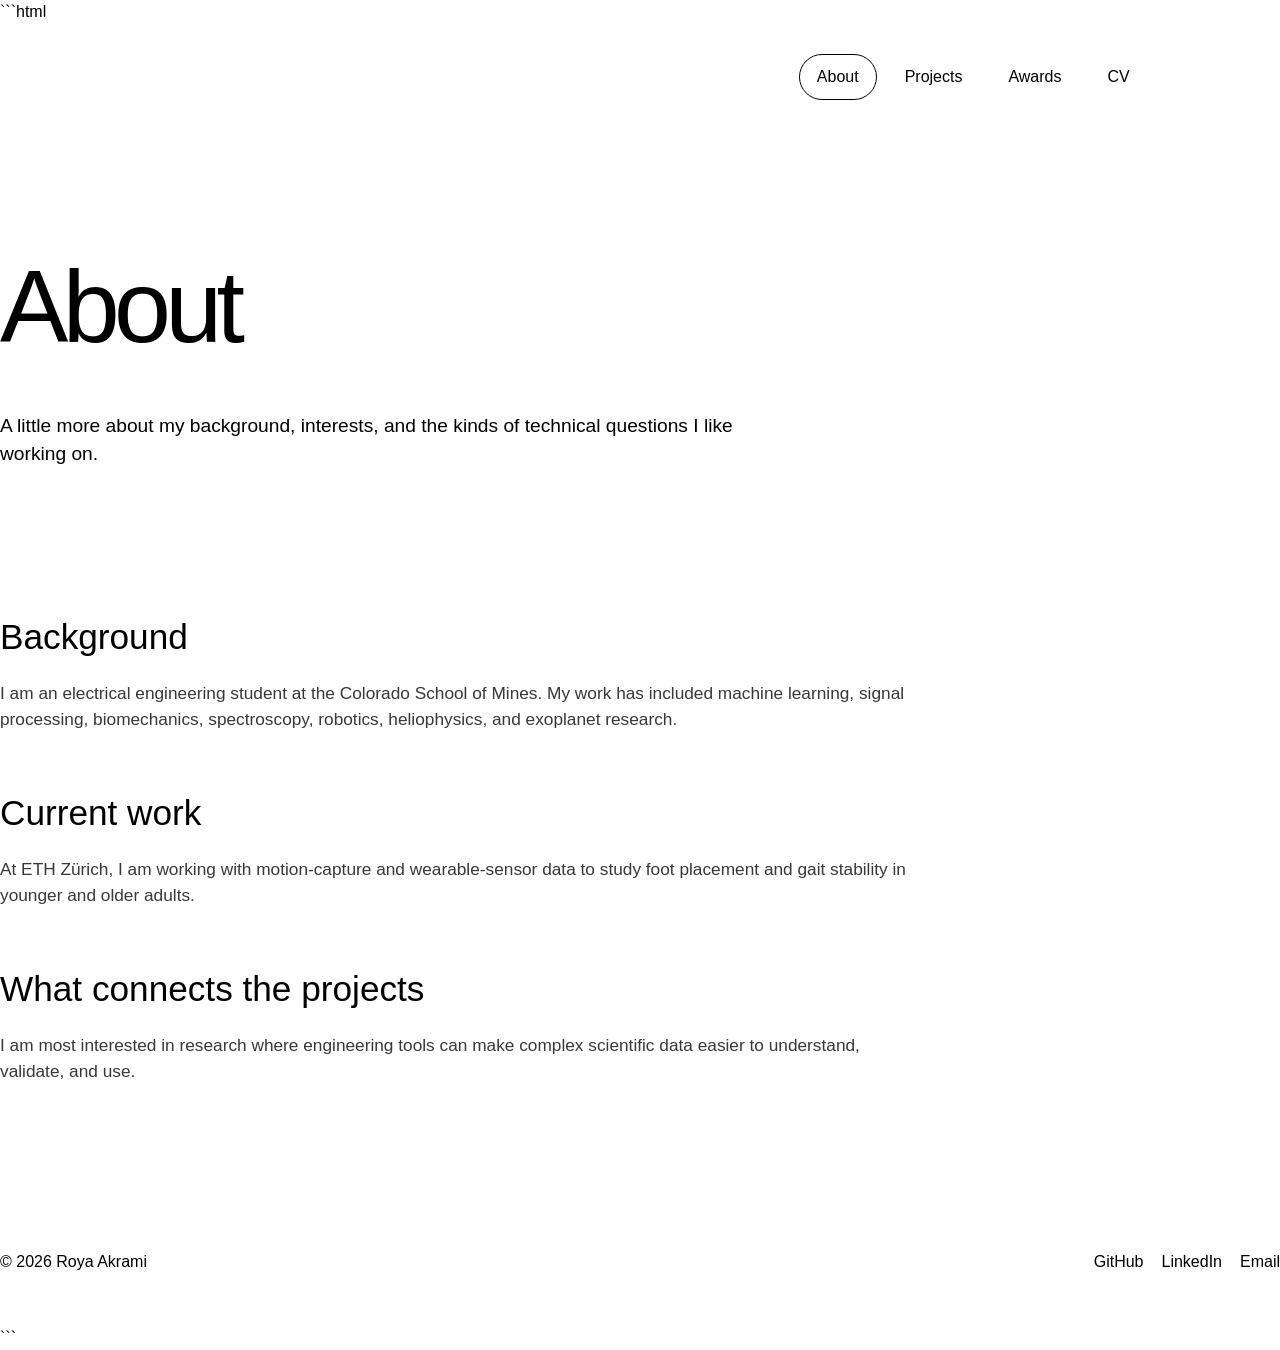
==== about.html @ 924ba12f "Create about.html" ====
```html
<!doctype html>
<html lang="en">
<head>
  <meta charset="utf-8">
  <meta name="viewport" content="width=device-width, initial-scale=1">
  <title>About | Roya Akrami</title>
  <link rel="stylesheet" href="styles.css">
</head>
<body>
  <div class="site">

<header class="site-header">
  <a class="logo-dots" href="index.html" aria-label="Roya Akrami home">
    <span></span><span></span><span></span><span></span><span></span>
  </a>

  <nav class="nav" aria-label="Main navigation">
    <a href="about.html" aria-current='page'>About</a>
    <a href="projects.html" >Projects</a>
    <a href="awards.html" >Awards</a>
    <a href="cv.html" >CV</a>
    <a class="contact-link" href="mailto:YOUR-EMAIL">Get in touch</a>
  </nav>
</header>

    <main>
      <section class="page-hero">
        <h1>About</h1>
        <p>
          A little more about my background, interests, and the kinds of
          technical questions I like working on.
        </p>
      </section>

      <section class="content-section">
        <div class="content-box">
          <h2>Background</h2>
          <p>
            I am an electrical engineering student at the Colorado School of Mines.
            My work has included machine learning, signal processing, biomechanics,
            spectroscopy, robotics, heliophysics, and exoplanet research.
          </p>

          <h2>Current work</h2>
          <p>
            At ETH Zürich, I am working with motion-capture and wearable-sensor
            data to study foot placement and gait stability in younger and older adults.
          </p>

          <h2>What connects the projects</h2>
          <p>
            I am most interested in research where engineering tools can make
            complex scientific data easier to understand, validate, and use.
          </p>
        </div>
      </section>
    </main>

<footer class="site-footer">
  <span>© 2026 Roya Akrami</span>
  <div class="footer-links">
    <a href="https://github.com/YOUR-USERNAME">GitHub</a>
    <a href="https://www.linkedin.com/in/YOUR-LINKEDIN">LinkedIn</a>
    <a href="mailto:YOUR-EMAIL">Email</a>
  </div>
</footer>

  </div>
</body>
</html>
```
---- styles.css ----
```css
:root {
  --background: #ffffff;
  --text: #1d1d1d;
  --muted: #676767;
  --line: #dedede;
  --soft: #f7f7f5;
  --accent: #dff4d2;
  --accent-strong: #40652d;
  --max-width: 1500px;
  --radius: 28px;
}

* {
  box-sizing: border-box;
}

html {
  scroll-behavior: smooth;
}

body {
  margin: 0;
  background: var(--background);
  color: var(--text);
  font-family: Arial, Helvetica, sans-serif;
  line-height: 1.5;
}

a {
  color: inherit;
}

img {
  display: block;
  max-width: 100%;
}

button,
a {
  -webkit-tap-highlight-color: transparent;
}

.site {
  width: min(calc(100% - 48px), var(--max-width));
  margin: 0 auto;
}

.site-header {
  display: flex;
  align-items: center;
  justify-content: space-between;
  gap: 28px;
  padding: 30px 0;
}

.logo-dots {
  display: flex;
  align-items: center;
  gap: 4px;
  text-decoration: none;
}

.logo-dots span {
  display: block;
  width: 20px;
  height: 20px;
  background: var(--text);
  border-radius: 50%;
}

.logo-dots span:nth-child(1),
.logo-dots span:nth-child(4) {
  width: 27px;
  border-radius: 50%;
}

.nav {
  display: flex;
  align-items: center;
  flex-wrap: wrap;
  justify-content: flex-end;
  gap: 10px;
}

.nav a {
  padding: 10px 17px;
  border: 1px solid transparent;
  border-radius: 999px;
  text-decoration: none;
}

.nav a:hover,
.nav a:focus-visible,
.nav a[aria-current="page"] {
  border-color: var(--text);
}

.nav .contact-link {
  background: var(--text);
  color: white;
}

.hero {
  display: grid;
  grid-template-columns: minmax(0, 1.25fr) minmax(300px, 0.75fr);
  gap: 56px;
  min-height: 760px;
  padding: 78px 0 90px;
}

.hero-copy {
  align-self: start;
}

.hero h1 {
  max-width: 1040px;
  margin: 0;
  font-size: clamp(3.2rem, 6.2vw, 7rem);
  font-weight: 400;
  line-height: 1.08;
  letter-spacing: -0.055em;
}

.hero h1 em {
  font-family: Georgia, "Times New Roman", serif;
  font-weight: 400;
}

.hero h1 strong {
  font-weight: 700;
}

.highlight-word {
  padding: 0 0.12em;
  background: var(--accent);
}

.hero-intro {
  max-width: 560px;
  margin: 52px 0 0;
  color: #323232;
  font-size: clamp(1.05rem, 1.5vw, 1.3rem);
}

.identity {
  margin-top: 120px;
}

.identity strong {
  display: block;
  font-size: 1.25rem;
}

.identity span {
  color: var(--muted);
  font-size: 1.15rem;
}

.social-row {
  display: flex;
  gap: 18px;
  margin-top: 28px;
}

.social-row a {
  color: var(--muted);
  text-decoration: none;
}

.social-row a:hover {
  color: var(--text);
}

.hero-visual {
  position: relative;
  display: flex;
  align-items: flex-end;
  justify-content: center;
  min-height: 620px;
}

.photo-card {
  width: min(100%, 470px);
  overflow: hidden;
  border: 1px solid var(--line);
  border-radius: var(--radius);
  background: var(--soft);
  box-shadow: 0 20px 50px rgba(0, 0, 0, 0.06);
}

.photo-card img {
  width: 100%;
  aspect-ratio: 4 / 5;
  object-fit: cover;
  background: #ececec;
}

.photo-caption {
  padding: 22px 24px 24px;
}

.photo-caption p {
  margin: 0;
  color: var(--muted);
}

.scroll-pill {
  position: absolute;
  right: -10px;
  bottom: 70px;
  display: grid;
  place-items: center;
  width: 160px;
  height: 160px;
  padding: 20px;
  border: 1px solid var(--text);
  border-radius: 50%;
  background: white;
  text-align: center;
  text-decoration: none;
  transform: rotate(4deg);
}

.scroll-pill:hover {
  background: var(--accent);
}

.section {
  padding: 110px 0;
  border-top: 1px solid var(--line);
}

.section-heading {
  display: flex;
  align-items: end;
  justify-content: space-between;
  gap: 30px;
  margin-bottom: 48px;
}

.section-heading h2 {
  margin: 0;
  font-family: Georgia, "Times New Roman", serif;
  font-size: clamp(2.8rem, 5vw, 5.2rem);
  font-style: italic;
  font-weight: 400;
  line-height: 1;
  letter-spacing: -0.04em;
}

.section-heading p {
  max-width: 520px;
  margin: 0;
  color: var(--muted);
  font-size: 1.1rem;
}

.cards {
  display: grid;
  grid-template-columns: repeat(3, 1fr);
  gap: 18px;
}

.accomplishment-card {
  display: flex;
  flex-direction: column;
  min-height: 315px;
  padding: 28px;
  border: 1px solid var(--line);
  border-radius: 24px;
  background: var(--soft);
}

.card-kicker {
  color: var(--muted);
  font-size: 0.9rem;
}

.accomplishment-card h3 {
  margin: auto 0 12px;
  font-size: clamp(1.5rem, 2.2vw, 2.25rem);
  font-weight: 500;
  line-height: 1.12;
  letter-spacing: -0.025em;
}

.accomplishment-card p {
  margin: 0;
  color: var(--muted);
}

.accomplishments-note {
  max-width: 980px;
  margin: 46px 0 0;
  font-size: clamp(1.35rem, 2.8vw, 2.6rem);
  line-height: 1.25;
  letter-spacing: -0.025em;
}

.project-slider {
  position: relative;
}

.project-track {
  display: grid;
  grid-auto-flow: column;
  grid-auto-columns: minmax(340px, 31%);
  gap: 18px;
  overflow-x: auto;
  padding: 4px 0 16px;
  scroll-behavior: smooth;
  scroll-snap-type: x mandatory;
  scrollbar-width: none;
}

.project-track::-webkit-scrollbar {
  display: none;
}

.project-card {
  overflow: hidden;
  border: 1px solid var(--line);
  border-radius: 24px;
  background: white;
  scroll-snap-align: start;
}

.project-card img {
  width: 100%;
  aspect-ratio: 16 / 10;
  object-fit: cover;
  background: var(--soft);
  border-bottom: 1px solid var(--line);
}

.project-card-content {
  padding: 24px;
}

.project-card h3 {
  margin: 0 0 10px;
  font-size: 1.45rem;
  font-weight: 500;
}

.project-card p {
  min-height: 72px;
  margin: 0 0 18px;
  color: var(--muted);
}

.project-card a {
  text-underline-offset: 4px;
}

.slider-controls {
  display: flex;
  gap: 10px;
  margin-top: 24px;
}

.slider-button {
  width: 52px;
  height: 52px;
  border: 1px solid var(--text);
  border-radius: 50%;
  background: white;
  font-size: 1.5rem;
  cursor: pointer;
}

.slider-button:hover {
  background: var(--accent);
}

.timeline {
  margin-top: 18px;
}

.timeline-row {
  display: grid;
  grid-template-columns: minmax(300px, auto) minmax(120px, 1fr) auto;
  align-items: center;
  gap: 28px;
  min-height: 74px;
}

.timeline-content {
  display: flex;
  align-items: baseline;
  gap: 12px;
  min-width: 0;
}

.timeline-icon {
  width: 26px;
  flex: 0 0 26px;
  font-size: 1.1rem;
  text-align: center;
}

.timeline-title {
  font-size: 1.15rem;
  white-space: nowrap;
}

.timeline-subtitle {
  overflow: hidden;
  color: var(--muted);
  font-size: 1.05rem;
  text-overflow: ellipsis;
  white-space: nowrap;
}

.timeline-line {
  height: 1px;
  background: var(--line);
}

.timeline-date {
  color: var(--muted);
  font-size: 1.05rem;
  white-space: nowrap;
}

.current-dot {
  display: inline-block;
  width: 12px;
  height: 12px;
  margin-left: 6px;
  border: 2px solid #b7cea9;
  border-radius: 50%;
  background: var(--accent-strong);
  vertical-align: middle;
}

.site-footer {
  display: flex;
  justify-content: space-between;
  gap: 28px;
  padding: 38px 0 52px;
  border-top: 1px solid var(--line);
  color: var(--muted);
}

.footer-links {
  display: flex;
  gap: 18px;
}

.footer-links a {
  text-decoration: none;
}

.footer-links a:hover {
  color: var(--text);
}

.page-hero {
  padding: 100px 0 70px;
}

.page-hero h1 {
  margin: 0;
  font-size: clamp(3.4rem, 8vw, 7.5rem);
  font-weight: 400;
  letter-spacing: -0.055em;
}

.page-hero p {
  max-width: 760px;
  margin: 28px 0 0;
  color: var(--muted);
  font-size: 1.2rem;
}

.content-section {
  padding: 72px 0 110px;
  border-top: 1px solid var(--line);
}

.content-box {
  max-width: 920px;
}

.content-box h2 {
  margin: 54px 0 14px;
  font-size: 2.2rem;
  font-weight: 500;
}

.content-box h2:first-child {
  margin-top: 0;
}

.content-box p,
.content-box li {
  color: #383838;
  font-size: 1.08rem;
}

.document-box {
  max-width: 760px;
  padding: 46px;
  border: 1px solid var(--line);
  border-radius: 24px;
  background: var(--soft);
}

.document-box h2 {
  margin: 0;
  font-size: 2rem;
  font-weight: 500;
}

.document-box p {
  color: var(--muted);
}

.button-row {
  display: flex;
  flex-wrap: wrap;
  gap: 12px;
  margin-top: 24px;
}

.button {
  display: inline-block;
  padding: 12px 18px;
  border: 1px solid var(--text);
  border-radius: 999px;
  text-decoration: none;
}

.button.primary {
  background: var(--text);
  color: white;
}

.button:hover {
  background: var(--accent);
  color: var(--text);
}

.project-list {
  display: grid;
  gap: 22px;
}

.project-entry {
  display: grid;
  grid-template-columns: minmax(280px, 0.8fr) 1.2fr;
  overflow: hidden;
  border: 1px solid var(--line);
  border-radius: 24px;
}

.project-entry img {
  width: 100%;
  height: 100%;
  min-height: 300px;
  object-fit: cover;
  background: var(--soft);
  border-right: 1px solid var(--line);
}

.project-entry-copy {
  padding: 34px;
}

.project-entry-copy h2 {
  margin: 0 0 12px;
  font-size: 2rem;
  font-weight: 500;
}

.project-entry-copy p {
  color: var(--muted);
}

@media (max-width: 1000px) {
  .hero {
    grid-template-columns: 1fr;
    min-height: auto;
  }

  .hero-visual {
    min-height: auto;
  }

  .identity {
    margin-top: 70px;
  }

  .scroll-pill {
    right: 2%;
  }

  .cards {
    grid-template-columns: 1fr;
  }

  .accomplishment-card {
    min-height: 240px;
  }

  .project-track {
    grid-auto-columns: minmax(320px, 72%);
  }

  .timeline-row {
    grid-template-columns: 1fr auto;
    gap: 14px 22px;
    padding: 18px 0;
    border-bottom: 1px solid var(--line);
  }

  .timeline-line {
    display: none;
  }

  .project-entry {
    grid-template-columns: 1fr;
  }

  .project-entry img {
    min-height: 250px;
    border-right: 0;
    border-bottom: 1px solid var(--line);
  }
}

@media (max-width: 700px) {
  .site {
    width: min(calc(100% - 28px), var(--max-width));
  }

  .site-header {
    align-items: flex-start;
    flex-direction: column;
  }

  .nav {
    justify-content: flex-start;
  }

  .nav a {
    padding: 7px 12px;
  }

  .hero {
    padding-top: 54px;
  }

  .hero h1 {
    font-size: 3.25rem;
  }

  .hero-visual {
    display: block;
  }

  .scroll-pill {
    position: static;
    width: 125px;
    height: 125px;
    margin: 22px auto 0;
  }

  .section {
    padding: 80px 0;
  }

  .section-heading {
    align-items: flex-start;
    flex-direction: column;
  }

  .project-track {
    grid-auto-columns: 92%;
  }

  .timeline-content {
    align-items: flex-start;
    flex-wrap: wrap;
  }

  .timeline-title,
  .timeline-subtitle {
    white-space: normal;
  }

  .timeline-date {
    font-size: 0.95rem;
  }

  .site-footer {
    flex-direction: column;
  }
}
```
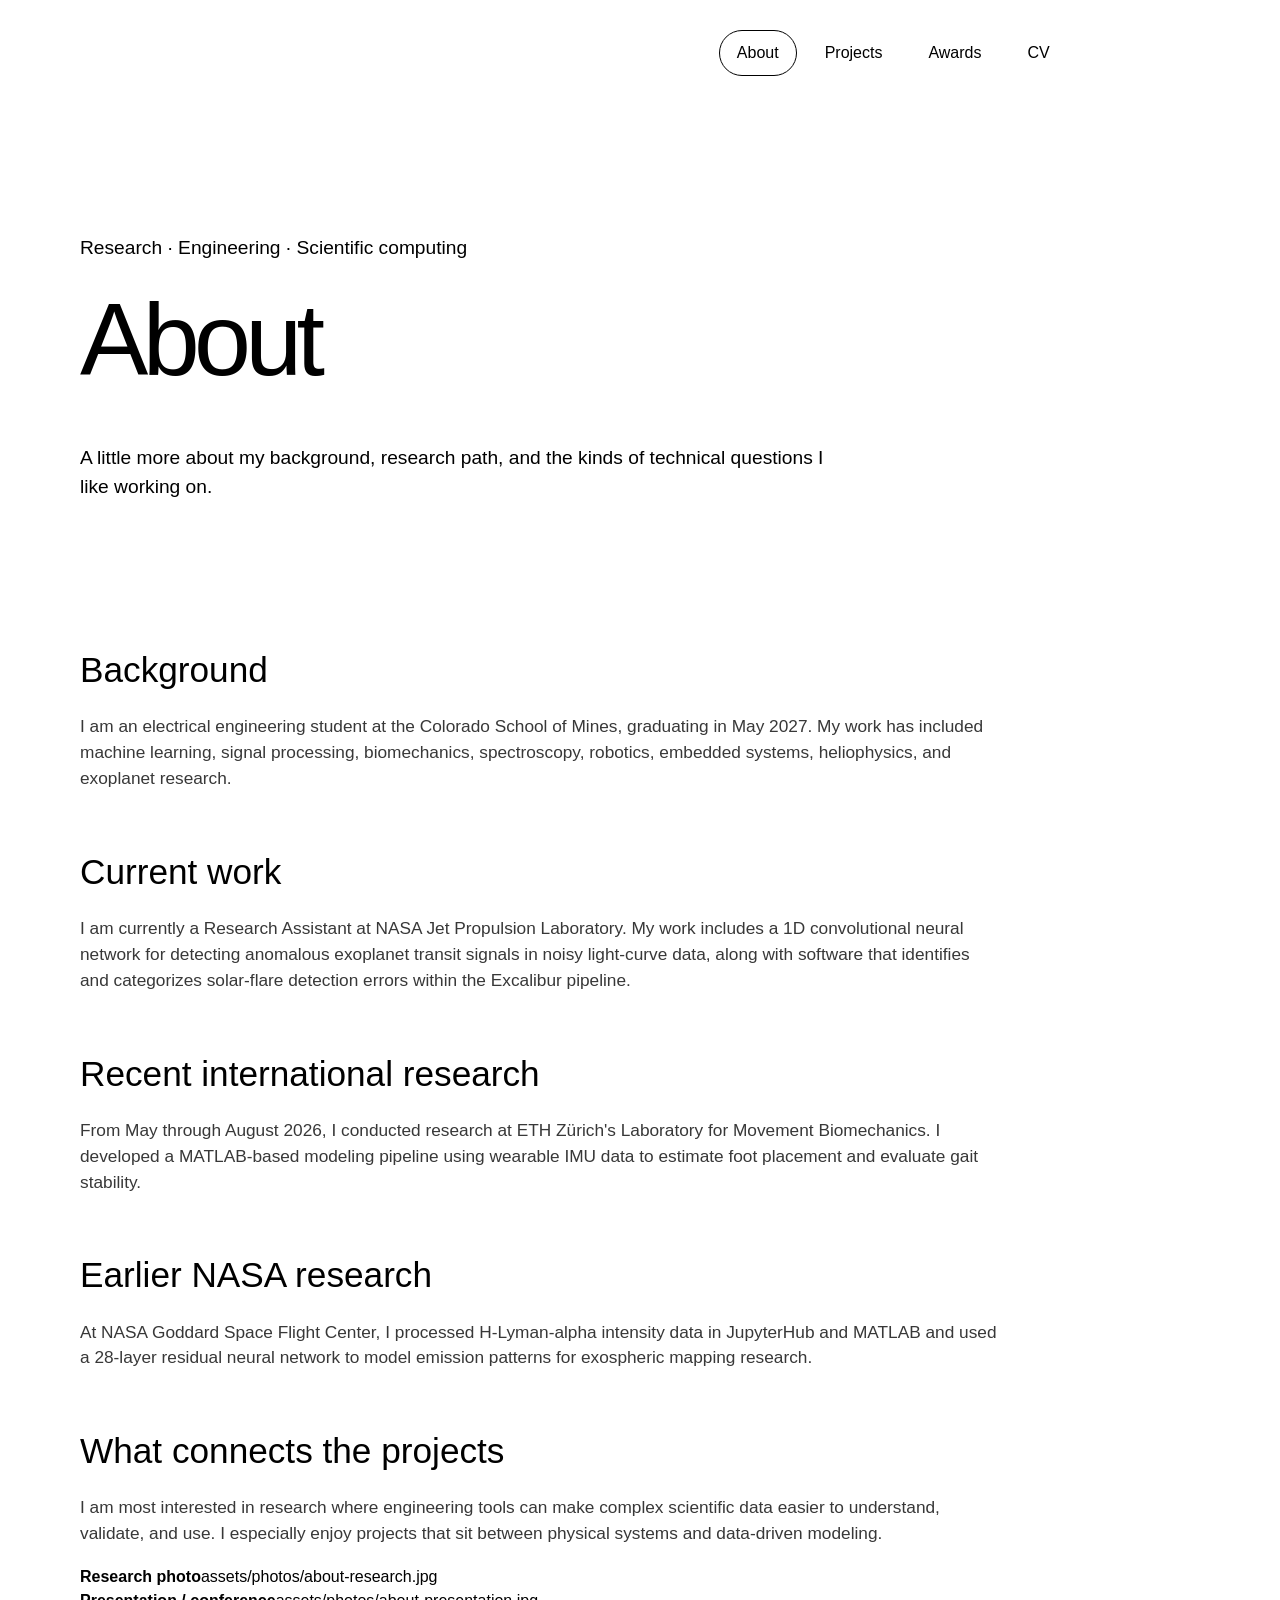
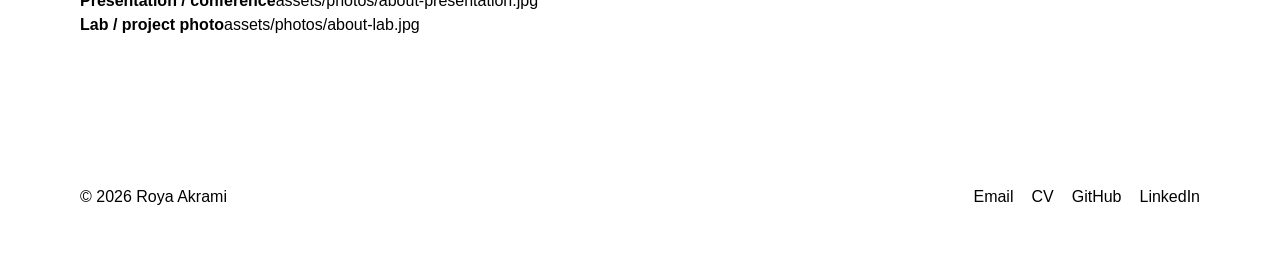
==== commit f36b0d89: "Update about.html" ====
--- a/about.html
+++ b/about.html
@@ -1,4 +1,3 @@
-```html
 <!doctype html>
 <html lang="en">
 <head>
@@ -9,64 +8,47 @@
 </head>
 <body>
   <div class="site">
-
-<header class="site-header">
-  <a class="logo-dots" href="index.html" aria-label="Roya Akrami home">
-    <span></span><span></span><span></span><span></span><span></span>
-  </a>
-
-  <nav class="nav" aria-label="Main navigation">
-    <a href="about.html" aria-current='page'>About</a>
-    <a href="projects.html" >Projects</a>
-    <a href="awards.html" >Awards</a>
-    <a href="cv.html" >CV</a>
-    <a class="contact-link" href="mailto:YOUR-EMAIL">Get in touch</a>
-  </nav>
-</header>
+    <header class="site-header">
+      <a class="logo-dots" href="index.html" aria-label="Roya Akrami home"><span></span><span></span><span></span><span></span><span></span></a>
+      <nav class="nav" aria-label="Main navigation">
+        <a href="about.html" aria-current="page">About</a><a href="projects.html">Projects</a><a href="awards.html">Awards</a><a href="cv.html">CV</a><a class="contact-link" href="mailto:roya_akrami@mines.edu">Get in touch</a>
+      </nav>
+    </header>
 
     <main>
       <section class="page-hero">
+        <p class="eyebrow">Research · Engineering · Scientific computing</p>
         <h1>About</h1>
-        <p>
-          A little more about my background, interests, and the kinds of
-          technical questions I like working on.
-        </p>
+        <p>A little more about my background, research path, and the kinds of technical questions I like working on.</p>
       </section>
 
-      <section class="content-section">
+      <section class="content-section two-column-content">
         <div class="content-box">
           <h2>Background</h2>
-          <p>
-            I am an electrical engineering student at the Colorado School of Mines.
-            My work has included machine learning, signal processing, biomechanics,
-            spectroscopy, robotics, heliophysics, and exoplanet research.
-          </p>
+          <p>I am an electrical engineering student at the Colorado School of Mines, graduating in May 2027. My work has included machine learning, signal processing, biomechanics, spectroscopy, robotics, embedded systems, heliophysics, and exoplanet research.</p>
 
           <h2>Current work</h2>
-          <p>
-            At ETH Zürich, I am working with motion-capture and wearable-sensor
-            data to study foot placement and gait stability in younger and older adults.
-          </p>
+          <p>I am currently a Research Assistant at NASA Jet Propulsion Laboratory. My work includes a 1D convolutional neural network for detecting anomalous exoplanet transit signals in noisy light-curve data, along with software that identifies and categorizes solar-flare detection errors within the Excalibur pipeline.</p>
+
+          <h2>Recent international research</h2>
+          <p>From May through August 2026, I conducted research at ETH Zürich's Laboratory for Movement Biomechanics. I developed a MATLAB-based modeling pipeline using wearable IMU data to estimate foot placement and evaluate gait stability.</p>
+
+          <h2>Earlier NASA research</h2>
+          <p>At NASA Goddard Space Flight Center, I processed H-Lyman-alpha intensity data in JupyterHub and MATLAB and used a 28-layer residual neural network to model emission patterns for exospheric mapping research.</p>
 
           <h2>What connects the projects</h2>
-          <p>
-            I am most interested in research where engineering tools can make
-            complex scientific data easier to understand, validate, and use.
-          </p>
+          <p>I am most interested in research where engineering tools can make complex scientific data easier to understand, validate, and use. I especially enjoy projects that sit between physical systems and data-driven modeling.</p>
         </div>
+
+        <aside class="photo-stack">
+          <div class="photo-slot about-photo tall" style="--photo: url('assets/photos/about-research.jpg');"><div class="photo-slot-label"><strong>Research photo</strong><span>assets/photos/about-research.jpg</span></div></div>
+          <div class="photo-slot about-photo" style="--photo: url('assets/photos/about-presentation.jpg');"><div class="photo-slot-label"><strong>Presentation / conference</strong><span>assets/photos/about-presentation.jpg</span></div></div>
+          <div class="photo-slot about-photo" style="--photo: url('assets/photos/about-lab.jpg');"><div class="photo-slot-label"><strong>Lab / project photo</strong><span>assets/photos/about-lab.jpg</span></div></div>
+        </aside>
       </section>
     </main>
 
-<footer class="site-footer">
-  <span>© 2026 Roya Akrami</span>
-  <div class="footer-links">
-    <a href="https://github.com/YOUR-USERNAME">GitHub</a>
-    <a href="https://www.linkedin.com/in/YOUR-LINKEDIN">LinkedIn</a>
-    <a href="mailto:YOUR-EMAIL">Email</a>
-  </div>
-</footer>
-
+    <footer class="site-footer"><span>© 2026 Roya Akrami</span><div class="footer-links"><a href="mailto:roya_akrami@mines.edu">Email</a><a href="cv.html">CV</a><a href="https://github.com/YOUR-USERNAME">GitHub</a><a href="https://www.linkedin.com/in/YOUR-LINKEDIN">LinkedIn</a></div></footer>
   </div>
 </body>
 </html>
-```
--- a/styles.css
+++ b/styles.css
@@ -43,8 +43,11 @@
 }
 
 .site {
-  width: min(calc(100% - 48px), var(--max-width));
+  width: 100%;
+  max-width: 1450px;
   margin: 0 auto;
+  padding-left: 80px;
+  padding-right: 80px;
 }
 
 .site-header {
@@ -634,8 +637,10 @@
 
 @media (max-width: 700px) {
   .site {
-    width: min(calc(100% - 28px), var(--max-width));
-  }
+  width: 100%;
+  padding-left: 20px;
+  padding-right: 20px;
+}
 
   .site-header {
     align-items: flex-start;
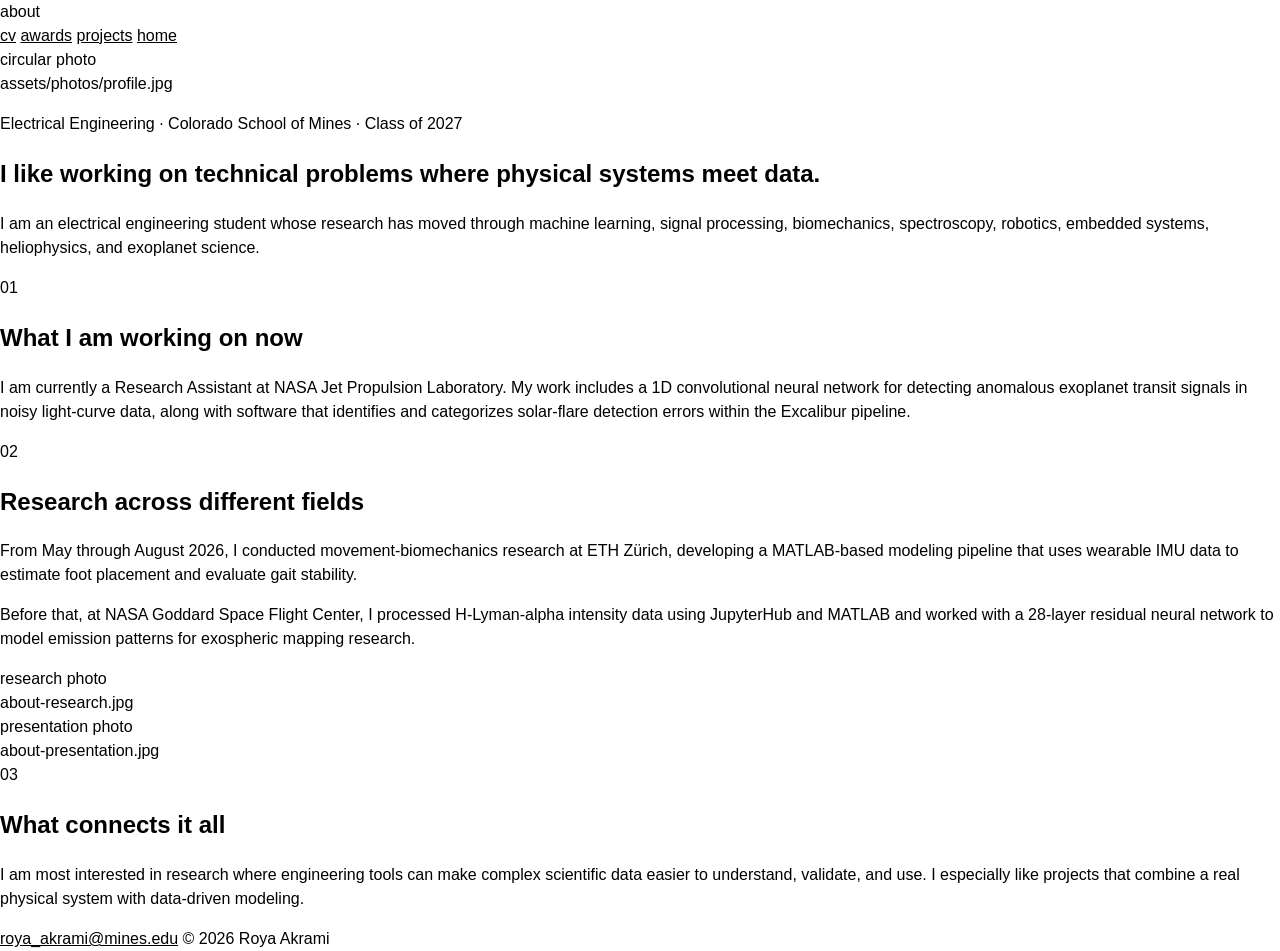
==== commit 59232e74: "Update about.html" ====
--- a/about.html
+++ b/about.html
@@ -5,50 +5,69 @@
   <meta name="viewport" content="width=device-width, initial-scale=1">
   <title>About | Roya Akrami</title>
   <link rel="stylesheet" href="styles.css">
+  <script src="script.js" defer></script>
 </head>
-<body>
-  <div class="site">
-    <header class="site-header">
-      <a class="logo-dots" href="index.html" aria-label="Roya Akrami home"><span></span><span></span><span></span><span></span><span></span></a>
-      <nav class="nav" aria-label="Main navigation">
-        <a href="about.html" aria-current="page">About</a><a href="projects.html">Projects</a><a href="awards.html">Awards</a><a href="cv.html">CV</a><a class="contact-link" href="mailto:roya_akrami@mines.edu">Get in touch</a>
-      </nav>
+<body class="section-page page-about" data-page="about">
+  <div class="page-layout">
+    <header class="section-orbit" aria-label="About page heading">
+      <div class="bubble active-page-bubble bubble-lavender-light"><span>about</span></div>
     </header>
 
-    <main>
-      <section class="page-hero">
-        <p class="eyebrow">Research · Engineering · Scientific computing</p>
-        <h1>About</h1>
-        <p>A little more about my background, research path, and the kinds of technical questions I like working on.</p>
+    <nav class="side-nav" aria-label="Portfolio sections">
+      <a class="bubble bubble-link side-bubble bubble-sage" href="cv.html"><span>cv</span></a>
+      <a class="bubble bubble-link side-bubble bubble-lavender-light" href="awards.html"><span>awards</span></a>
+      <a class="bubble bubble-link side-bubble bubble-sage" href="projects.html"><span>projects</span></a>
+      <a class="bubble bubble-link side-bubble bubble-lavender-light" href="index.html"><span>home</span></a>
+    </nav>
+
+    <main class="scroll-content about-content">
+      <section class="about-intro content-block">
+        <div class="round-photo profile-photo" style="--photo:url('assets/photos/profile.jpg')">
+          <span class="photo-hint">circular photo<br>assets/photos/profile.jpg</span>
+        </div>
+        <div class="intro-copy">
+          <p class="kicker">Electrical Engineering · Colorado School of Mines · Class of 2027</p>
+          <h1>I like working on technical problems where physical systems meet data.</h1>
+          <p>I am an electrical engineering student whose research has moved through machine learning, signal processing, biomechanics, spectroscopy, robotics, embedded systems, heliophysics, and exoplanet science.</p>
+        </div>
       </section>
 
-      <section class="content-section two-column-content">
-        <div class="content-box">
-          <h2>Background</h2>
-          <p>I am an electrical engineering student at the Colorado School of Mines, graduating in May 2027. My work has included machine learning, signal processing, biomechanics, spectroscopy, robotics, embedded systems, heliophysics, and exoplanet research.</p>
+      <section class="content-block text-section">
+        <span class="section-number">01</span>
+        <div>
+          <h2>What I am working on now</h2>
+          <p>I am currently a Research Assistant at NASA Jet Propulsion Laboratory. My work includes a 1D convolutional neural network for detecting anomalous exoplanet transit signals in noisy light-curve data, along with software that identifies and categorizes solar-flare detection errors within the Excalibur pipeline.</p>
+        </div>
+      </section>
 
-          <h2>Current work</h2>
-          <p>I am currently a Research Assistant at NASA Jet Propulsion Laboratory. My work includes a 1D convolutional neural network for detecting anomalous exoplanet transit signals in noisy light-curve data, along with software that identifies and categorizes solar-flare detection errors within the Excalibur pipeline.</p>
+      <section class="content-block split-section">
+        <div>
+          <span class="section-number">02</span>
+          <h2>Research across different fields</h2>
+          <p>From May through August 2026, I conducted movement-biomechanics research at ETH Zürich, developing a MATLAB-based modeling pipeline that uses wearable IMU data to estimate foot placement and evaluate gait stability.</p>
+          <p>Before that, at NASA Goddard Space Flight Center, I processed H-Lyman-alpha intensity data using JupyterHub and MATLAB and worked with a 28-layer residual neural network to model emission patterns for exospheric mapping research.</p>
+        </div>
+        <div class="round-photo medium-photo bubble-sage" style="--photo:url('assets/photos/about-research.jpg')">
+          <span class="photo-hint">research photo<br>about-research.jpg</span>
+        </div>
+      </section>
 
-          <h2>Recent international research</h2>
-          <p>From May through August 2026, I conducted research at ETH Zürich's Laboratory for Movement Biomechanics. I developed a MATLAB-based modeling pipeline using wearable IMU data to estimate foot placement and evaluate gait stability.</p>
+      <section class="content-block split-section reverse">
+        <div class="round-photo medium-photo bubble-lavender-light" style="--photo:url('assets/photos/about-presentation.jpg')">
+          <span class="photo-hint">presentation photo<br>about-presentation.jpg</span>
+        </div>
+        <div>
+          <span class="section-number">03</span>
+          <h2>What connects it all</h2>
+          <p>I am most interested in research where engineering tools can make complex scientific data easier to understand, validate, and use. I especially like projects that combine a real physical system with data-driven modeling.</p>
+        </div>
+      </section>
 
-          <h2>Earlier NASA research</h2>
-          <p>At NASA Goddard Space Flight Center, I processed H-Lyman-alpha intensity data in JupyterHub and MATLAB and used a 28-layer residual neural network to model emission patterns for exospheric mapping research.</p>
-
-          <h2>What connects the projects</h2>
-          <p>I am most interested in research where engineering tools can make complex scientific data easier to understand, validate, and use. I especially enjoy projects that sit between physical systems and data-driven modeling.</p>
-        </div>
-
-        <aside class="photo-stack">
-          <div class="photo-slot about-photo tall" style="--photo: url('assets/photos/about-research.jpg');"><div class="photo-slot-label"><strong>Research photo</strong><span>assets/photos/about-research.jpg</span></div></div>
-          <div class="photo-slot about-photo" style="--photo: url('assets/photos/about-presentation.jpg');"><div class="photo-slot-label"><strong>Presentation / conference</strong><span>assets/photos/about-presentation.jpg</span></div></div>
-          <div class="photo-slot about-photo" style="--photo: url('assets/photos/about-lab.jpg');"><div class="photo-slot-label"><strong>Lab / project photo</strong><span>assets/photos/about-lab.jpg</span></div></div>
-        </aside>
-      </section>
+      <footer class="minimal-footer">
+        <a href="mailto:roya_akrami@mines.edu">roya_akrami@mines.edu</a>
+        <span>© 2026 Roya Akrami</span>
+      </footer>
     </main>
-
-    <footer class="site-footer"><span>© 2026 Roya Akrami</span><div class="footer-links"><a href="mailto:roya_akrami@mines.edu">Email</a><a href="cv.html">CV</a><a href="https://github.com/YOUR-USERNAME">GitHub</a><a href="https://www.linkedin.com/in/YOUR-LINKEDIN">LinkedIn</a></div></footer>
   </div>
 </body>
 </html>
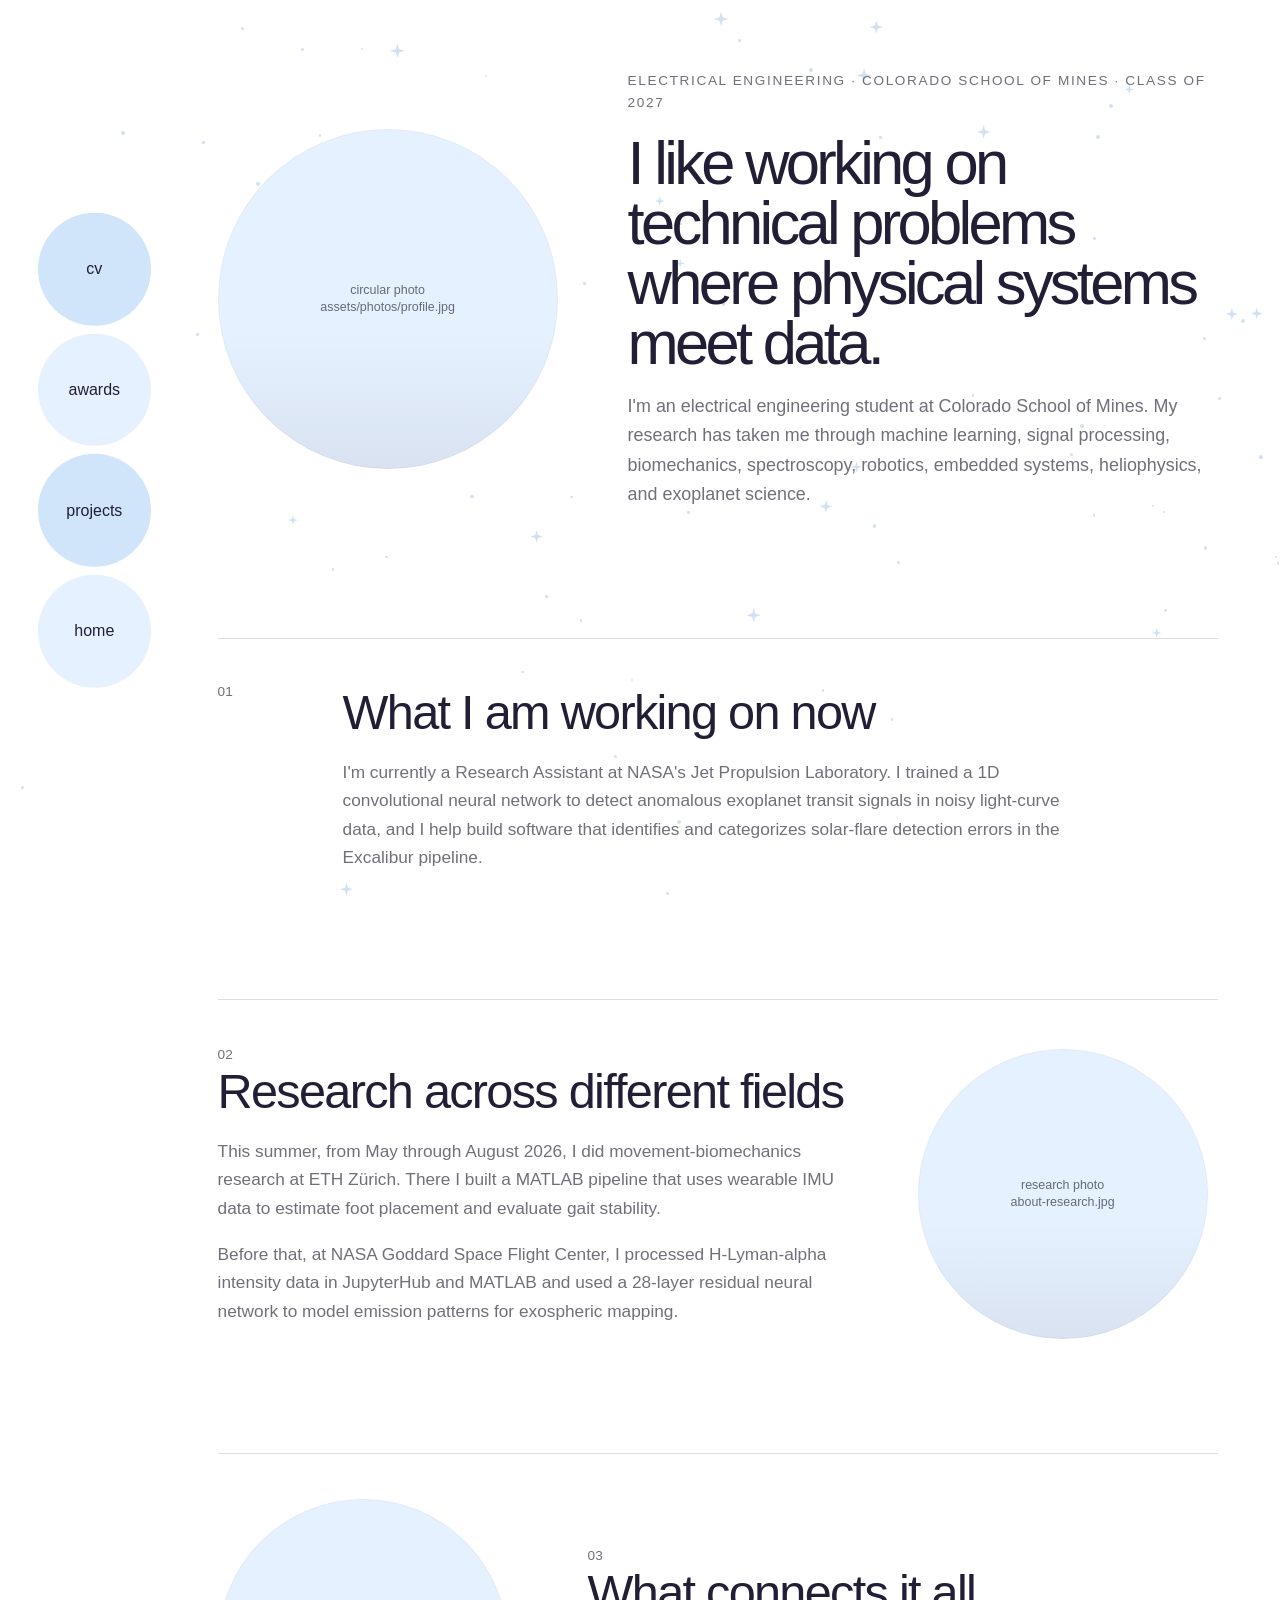
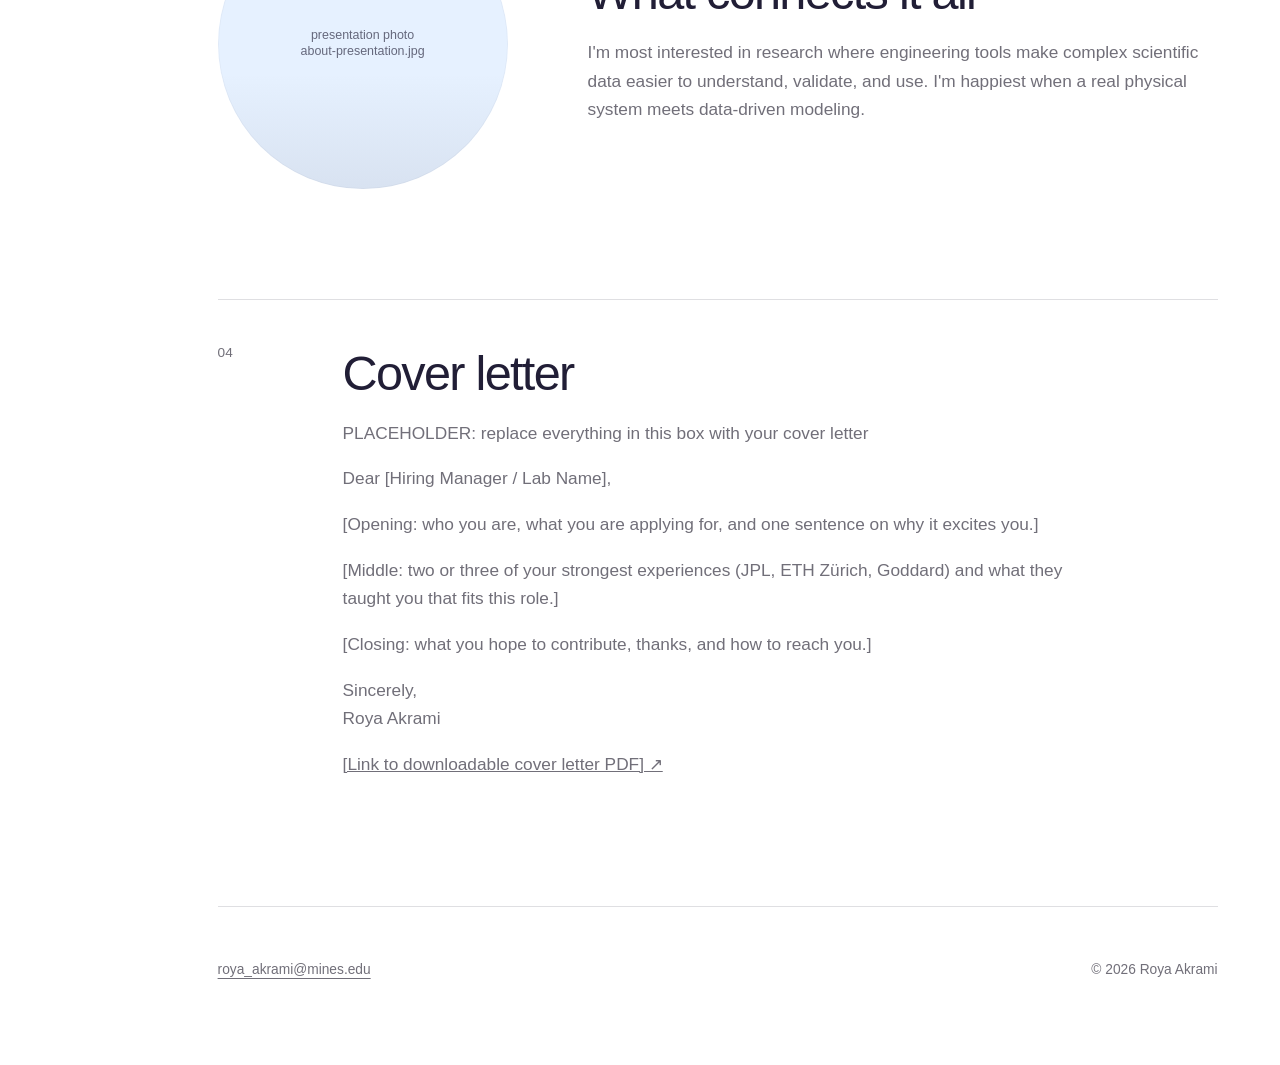
==== commit 25f03a2e: "Add files via upload" ====
--- a/about.html
+++ b/about.html
@@ -4,6 +4,7 @@
   <meta charset="utf-8">
   <meta name="viewport" content="width=device-width, initial-scale=1">
   <title>About | Roya Akrami</title>
+  <script>try{if(localStorage.getItem('theme')==='dark')document.documentElement.dataset.theme='dark'}catch(e){}</script>
   <link rel="stylesheet" href="styles.css">
   <script src="script.js" defer></script>
 </head>
@@ -17,18 +18,18 @@
       <a class="bubble bubble-link side-bubble bubble-sage" href="cv.html"><span>cv</span></a>
       <a class="bubble bubble-link side-bubble bubble-lavender-light" href="awards.html"><span>awards</span></a>
       <a class="bubble bubble-link side-bubble bubble-sage" href="projects.html"><span>projects</span></a>
-      <a class="bubble bubble-link side-bubble bubble-lavender-light" href="index.html"><span>home</span></a>
+      <a class="bubble bubble-link side-bubble bubble-lavender-light" href="home.html"><span>home</span></a>
     </nav>
 
     <main class="scroll-content about-content">
       <section class="about-intro content-block">
-        <div class="round-photo profile-photo" style="--photo:url('assets/photos/profile.jpg')">
+        <div data-title="Roya Akrami" data-caption="Headshot." class="round-photo profile-photo" style="--photo:url('assets/photos/profile.jpg')">
           <span class="photo-hint">circular photo<br>assets/photos/profile.jpg</span>
         </div>
         <div class="intro-copy">
           <p class="kicker">Electrical Engineering · Colorado School of Mines · Class of 2027</p>
           <h1>I like working on technical problems where physical systems meet data.</h1>
-          <p>I am an electrical engineering student whose research has moved through machine learning, signal processing, biomechanics, spectroscopy, robotics, embedded systems, heliophysics, and exoplanet science.</p>
+          <p>I'm an electrical engineering student at Colorado School of Mines. My research has taken me through machine learning, signal processing, biomechanics, spectroscopy, robotics, embedded systems, heliophysics, and exoplanet science.</p>
         </div>
       </section>
 
@@ -36,7 +37,7 @@
         <span class="section-number">01</span>
         <div>
           <h2>What I am working on now</h2>
-          <p>I am currently a Research Assistant at NASA Jet Propulsion Laboratory. My work includes a 1D convolutional neural network for detecting anomalous exoplanet transit signals in noisy light-curve data, along with software that identifies and categorizes solar-flare detection errors within the Excalibur pipeline.</p>
+          <p>I'm currently a Research Assistant at NASA's Jet Propulsion Laboratory. I trained a 1D convolutional neural network to detect anomalous exoplanet transit signals in noisy light-curve data, and I help build software that identifies and categorizes solar-flare detection errors in the Excalibur pipeline.</p>
         </div>
       </section>
 
@@ -44,22 +45,38 @@
         <div>
           <span class="section-number">02</span>
           <h2>Research across different fields</h2>
-          <p>From May through August 2026, I conducted movement-biomechanics research at ETH Zürich, developing a MATLAB-based modeling pipeline that uses wearable IMU data to estimate foot placement and evaluate gait stability.</p>
-          <p>Before that, at NASA Goddard Space Flight Center, I processed H-Lyman-alpha intensity data using JupyterHub and MATLAB and worked with a 28-layer residual neural network to model emission patterns for exospheric mapping research.</p>
+          <p>This summer, from May through August 2026, I did movement-biomechanics research at ETH Zürich. There I built a MATLAB pipeline that uses wearable IMU data to estimate foot placement and evaluate gait stability.</p>
+          <p>Before that, at NASA Goddard Space Flight Center, I processed H-Lyman-alpha intensity data in JupyterHub and MATLAB and used a 28-layer residual neural network to model emission patterns for exospheric mapping.</p>
         </div>
-        <div class="round-photo medium-photo bubble-sage" style="--photo:url('assets/photos/about-research.jpg')">
+        <div data-title="Research" data-caption="A moment from my research. Add a caption about where and when this was taken." class="round-photo medium-photo bubble-sage" style="--photo:url('assets/photos/about-research.jpg')">
           <span class="photo-hint">research photo<br>about-research.jpg</span>
         </div>
       </section>
 
       <section class="content-block split-section reverse">
-        <div class="round-photo medium-photo bubble-lavender-light" style="--photo:url('assets/photos/about-presentation.jpg')">
+        <div data-title="Presenting" data-caption="Presenting my work. Add a caption about the event." class="round-photo medium-photo bubble-lavender-light" style="--photo:url('assets/photos/about-presentation.jpg')">
           <span class="photo-hint">presentation photo<br>about-presentation.jpg</span>
         </div>
         <div>
           <span class="section-number">03</span>
           <h2>What connects it all</h2>
-          <p>I am most interested in research where engineering tools can make complex scientific data easier to understand, validate, and use. I especially like projects that combine a real physical system with data-driven modeling.</p>
+          <p>I'm most interested in research where engineering tools make complex scientific data easier to understand, validate, and use. I'm happiest when a real physical system meets data-driven modeling.</p>
+        </div>
+      </section>
+
+      <section class="content-block text-section cover-letter" id="cover-letter">
+        <span class="section-number">04</span>
+        <div>
+          <h2>Cover letter</h2>
+          <div class="placeholder-box">
+            <p class="placeholder-tag">PLACEHOLDER: replace everything in this box with your cover letter</p>
+            <p>Dear [Hiring Manager / Lab Name],</p>
+            <p>[Opening: who you are, what you are applying for, and one sentence on why it excites you.]</p>
+            <p>[Middle: two or three of your strongest experiences (JPL, ETH Zürich, Goddard) and what they taught you that fits this role.]</p>
+            <p>[Closing: what you hope to contribute, thanks, and how to reach you.]</p>
+            <p>Sincerely,<br>Roya Akrami</p>
+          </div>
+          <p class="cover-link"><a href="assets/cover-letter.pdf" target="_blank" rel="noopener">[Link to downloadable cover letter PDF] ↗</a></p>
         </div>
       </section>
 
--- a/styles.css
+++ b/styles.css
@@ -1,708 +1,422 @@
-
-```css
 :root {
-  --background: #ffffff;
-  --text: #1d1d1d;
-  --muted: #676767;
-  --line: #dedede;
-  --soft: #f7f7f5;
-  --accent: #dff4d2;
-  --accent-strong: #40652d;
-  --max-width: 1500px;
-  --radius: 28px;
-}
-
-* {
-  box-sizing: border-box;
-}
-
-html {
-  scroll-behavior: smooth;
-}
-
-body {
-  margin: 0;
-  background: var(--background);
-  color: var(--text);
-  font-family: Arial, Helvetica, sans-serif;
-  line-height: 1.5;
-}
-
-a {
-  color: inherit;
-}
-
-img {
-  display: block;
-  max-width: 100%;
-}
-
-button,
-a {
-  -webkit-tap-highlight-color: transparent;
-}
-
-.site {
-  width: 100%;
-  max-width: 1450px;
-  margin: 0 auto;
-  padding-left: 80px;
-  padding-right: 80px;
-}
-
-.site-header {
-  display: flex;
-  align-items: center;
-  justify-content: space-between;
-  gap: 28px;
-  padding: 30px 0;
-}
-
-.logo-dots {
-  display: flex;
-  align-items: center;
-  gap: 4px;
-  text-decoration: none;
-}
-
-.logo-dots span {
-  display: block;
-  width: 20px;
-  height: 20px;
-  background: var(--text);
-  border-radius: 50%;
-}
-
-.logo-dots span:nth-child(1),
-.logo-dots span:nth-child(4) {
-  width: 27px;
-  border-radius: 50%;
-}
-
-.nav {
-  display: flex;
-  align-items: center;
-  flex-wrap: wrap;
-  justify-content: flex-end;
-  gap: 10px;
-}
-
-.nav a {
-  padding: 10px 17px;
-  border: 1px solid transparent;
-  border-radius: 999px;
-  text-decoration: none;
-}
-
-.nav a:hover,
-.nav a:focus-visible,
-.nav a[aria-current="page"] {
-  border-color: var(--text);
-}
-
-.nav .contact-link {
-  background: var(--text);
-  color: white;
-}
-
-.hero {
-  display: grid;
-  grid-template-columns: minmax(0, 1.25fr) minmax(300px, 0.75fr);
-  gap: 56px;
-  min-height: 760px;
-  padding: 78px 0 90px;
-}
-
-.hero-copy {
-  align-self: start;
-}
-
-.hero h1 {
-  max-width: 1040px;
-  margin: 0;
-  font-size: clamp(3.2rem, 6.2vw, 7rem);
-  font-weight: 400;
-  line-height: 1.08;
-  letter-spacing: -0.055em;
-}
-
-.hero h1 em {
-  font-family: Georgia, "Times New Roman", serif;
-  font-weight: 400;
-}
-
-.hero h1 strong {
-  font-weight: 700;
-}
-
-.highlight-word {
-  padding: 0 0.12em;
-  background: var(--accent);
-}
-
-.hero-intro {
-  max-width: 560px;
-  margin: 52px 0 0;
-  color: #323232;
-  font-size: clamp(1.05rem, 1.5vw, 1.3rem);
-}
-
-.identity {
-  margin-top: 120px;
-}
-
-.identity strong {
-  display: block;
-  font-size: 1.25rem;
-}
-
-.identity span {
-  color: var(--muted);
-  font-size: 1.15rem;
-}
-
-.social-row {
-  display: flex;
-  gap: 18px;
-  margin-top: 28px;
-}
-
-.social-row a {
-  color: var(--muted);
-  text-decoration: none;
-}
-
-.social-row a:hover {
-  color: var(--text);
-}
-
-.hero-visual {
-  position: relative;
-  display: flex;
-  align-items: flex-end;
-  justify-content: center;
-  min-height: 620px;
-}
-
-.photo-card {
-  width: min(100%, 470px);
-  overflow: hidden;
-  border: 1px solid var(--line);
-  border-radius: var(--radius);
-  background: var(--soft);
-  box-shadow: 0 20px 50px rgba(0, 0, 0, 0.06);
-}
-
-.photo-card img {
-  width: 100%;
-  aspect-ratio: 4 / 5;
-  object-fit: cover;
-  background: #ececec;
-}
-
-.photo-caption {
-  padding: 22px 24px 24px;
-}
-
-.photo-caption p {
-  margin: 0;
-  color: var(--muted);
-}
-
-.scroll-pill {
-  position: absolute;
-  right: -10px;
-  bottom: 70px;
+  --ink: #211e36;
+  --text: #25242a;
+  --muted: #716f79;
+  --paper: #ffffff;
+  --lavender: #b9d7f5;
+  --lavender-light: #e6f1ff;
+  --sage: #d0e5fa;
+  --line: rgba(33, 30, 54, 0.14);
+  --shadow: 0 20px 60px rgba(30, 28, 51, 0.08);
+  --side-space: 220px;
+}
+
+* { box-sizing: border-box; }
+html { scroll-behavior: smooth; }
+body { margin: 0; background: var(--paper); color: var(--text); font-family: Arial, Helvetica, sans-serif; }
+a { color: inherit; }
+button, a { -webkit-tap-highlight-color: transparent; }
+
+.bubble {
   display: grid;
   place-items: center;
-  width: 160px;
-  height: 160px;
-  padding: 20px;
-  border: 1px solid var(--text);
   border-radius: 50%;
-  background: white;
+  color: var(--ink);
+  text-decoration: none;
   text-align: center;
-  text-decoration: none;
-  transform: rotate(4deg);
-}
-
-.scroll-pill:hover {
-  background: var(--accent);
-}
-
-.section {
-  padding: 110px 0;
-  border-top: 1px solid var(--line);
-}
-
-.section-heading {
-  display: flex;
-  align-items: end;
-  justify-content: space-between;
-  gap: 30px;
-  margin-bottom: 48px;
-}
-
-.section-heading h2 {
-  margin: 0;
-  font-family: Georgia, "Times New Roman", serif;
-  font-size: clamp(2.8rem, 5vw, 5.2rem);
-  font-style: italic;
-  font-weight: 400;
-  line-height: 1;
-  letter-spacing: -0.04em;
-}
-
-.section-heading p {
-  max-width: 520px;
-  margin: 0;
-  color: var(--muted);
+  user-select: none;
+  transform-origin: center;
+}
+.bubble-sage { background: var(--sage); }
+.bubble-lavender { background: var(--lavender); }
+.bubble-lavender-light { background: var(--lavender-light); }
+.bubble-link { cursor: pointer; transition: filter 180ms ease, box-shadow 180ms ease; }
+.bubble-link:hover { filter: saturate(1.06) brightness(.985); box-shadow: var(--shadow); }
+.bubble-link:focus-visible { outline: 3px solid var(--ink); outline-offset: 5px; }
+
+/* HOME */
+.home-page { min-height: 100vh; overflow: hidden; }
+.bubble-home { position: relative; width: 100vw; height: 100vh; min-height: 680px; overflow: hidden; background: #fff; }
+.home-note { position: absolute; top: 7vh; left: 21vw; z-index: 2; font-size: clamp(1rem, 1.5vw, 1.45rem); color: var(--muted); letter-spacing: .01em; }
+.home-caption { position: absolute; left: 50%; bottom: 4.5vh; transform: translateX(-50%); z-index: 2; width: min(90vw, 850px); text-align: center; font-size: .95rem; color: var(--muted); letter-spacing: .06em; text-transform: uppercase; }
+.name-bubble { position: absolute; z-index: 4; left: 50%; top: 50%; width: clamp(330px, 31vw, 500px); aspect-ratio: 1; transform: translate(-50%, -50%); font-size: clamp(3.6rem, 6vw, 6.8rem); line-height: .98; letter-spacing: -.055em; animation: breathe 7s ease-in-out infinite; }
+.name-bubble strong { font-weight: 700; }
+.home-nav { position: absolute; z-index: 3; width: clamp(165px, 15vw, 245px); aspect-ratio: 1; font-size: clamp(1.45rem, 2.3vw, 2.4rem); letter-spacing: -.03em; }
+.about-bubble { left: 24%; top: 22%; animation: floatA 8s ease-in-out infinite; }
+.projects-bubble { right: 13%; top: 19%; animation: floatB 9s ease-in-out infinite; }
+.cv-bubble { left: 11%; bottom: 14%; animation: floatB 8.5s ease-in-out infinite reverse; }
+.awards-bubble { right: 11%; bottom: 14%; animation: floatA 9.5s ease-in-out infinite reverse; }
+
+@keyframes floatA { 0%,100%{translate:0 0;} 35%{translate:14px -18px;} 70%{translate:-8px 11px;} }
+@keyframes floatB { 0%,100%{translate:0 0;} 40%{translate:-13px 15px;} 75%{translate:10px -8px;} }
+@keyframes breathe { 0%,100%{scale:1;} 50%{scale:1.018;} }
+
+/* SECTION PAGE LAYOUT */
+.section-page { min-height: 100vh; background: #fff; }
+.page-layout { position: relative; min-height: 100vh; }
+.section-orbit { position: fixed; z-index: 20; top: 34px; left: 42px; width: 300px; pointer-events: none; }
+.active-page-bubble { width: clamp(185px, 18vw, 290px); aspect-ratio: 1; font-size: clamp(1.8rem, 2.4vw, 2.8rem); box-shadow: 0 15px 50px rgba(33,30,54,.04); pointer-events: auto; }
+.orbit-note { width: 240px; margin: 18px 0 0 18px; color: var(--muted); font-size: .86rem; line-height: 1.35; }
+.side-nav { position: fixed; z-index: 30; top: 50%; right: 38px; transform: translateY(-50%); display: grid; gap: 8px; }
+.side-bubble { width: clamp(88px, 8.8vw, 135px); aspect-ratio: 1; font-size: clamp(.9rem, 1.25vw, 1.25rem); animation: sideFloat 7s ease-in-out infinite; }
+.side-bubble:nth-child(2) { animation-delay: -1.6s; }
+.side-bubble:nth-child(3) { animation-delay: -3.2s; }
+.side-bubble:nth-child(4) { animation-delay: -4.8s; }
+@keyframes sideFloat { 0%,100%{translate:0 0;} 50%{translate:0 -7px;} }
+
+.scroll-content { width: min(100% - var(--side-space), 1080px); margin-left: clamp(70px, 17vw, 310px); padding: 220px 60px 80px 0; }
+.content-block { margin-bottom: 110px; }
+.kicker { margin: 0 0 18px; color: var(--muted); font-size: .85rem; letter-spacing: .12em; text-transform: uppercase; }
+h1 { margin: 0; max-width: 920px; color: var(--ink); font-size: clamp(3rem, 6vw, 6.3rem); line-height: .98; letter-spacing: -.06em; font-weight: 500; }
+h2 { color: var(--ink); letter-spacing: -.035em; }
+p { line-height: 1.65; }
+.page-copy > p:last-child { max-width: 760px; margin-top: 28px; color: var(--muted); font-size: 1.15rem; }
+
+/* PHOTO CIRCLES */
+.round-photo { position: relative; flex: 0 0 auto; overflow: hidden; border-radius: 50%; background-color: var(--lavender-light); background-image: var(--photo); background-size: cover; background-position: center; box-shadow: inset 0 0 0 1px rgba(33,30,54,.03); }
+.round-photo::after { content:""; position:absolute; inset:0; background: linear-gradient(180deg, transparent 60%, rgba(33,30,54,.20)); opacity:.35; pointer-events:none; }
+.photo-hint { position: absolute; z-index: 2; left: 50%; top: 50%; transform: translate(-50%, -50%); width: 75%; text-align: center; color: rgba(33,30,54,.65); font-size: .78rem; line-height: 1.35; }
+
+/* ABOUT */
+.about-intro { display: grid; grid-template-columns: 340px 1fr; gap: 70px; align-items: center; }
+.profile-photo { width: 340px; height: 340px; }
+.intro-copy h1 { font-size: clamp(2.8rem, 4.8vw, 5.4rem); }
+.intro-copy > p:last-child { color: var(--muted); font-size: 1.12rem; }
+.text-section { display: grid; grid-template-columns: 90px 1fr; gap: 35px; padding-top: 45px; border-top: 1px solid var(--line); }
+.section-number { font-size: .85rem; color: var(--muted); }
+.text-section h2, .split-section h2 { margin: 0 0 18px; font-size: clamp(2.2rem, 3.8vw, 4rem); font-weight: 500; }
+.text-section p, .split-section p { max-width: 760px; color: var(--muted); font-size: 1.08rem; }
+.split-section { display: grid; grid-template-columns: minmax(0,1fr) 300px; gap: 70px; align-items: center; padding-top: 45px; border-top: 1px solid var(--line); }
+.split-section.reverse { grid-template-columns: 300px minmax(0,1fr); }
+.medium-photo { width: 290px; height: 290px; }
+
+/* PROJECTS */
+.project-story { display: grid; grid-template-columns: 310px minmax(0,1fr); gap: 65px; align-items: center; min-height: 360px; padding-top: 55px; border-top: 1px solid var(--line); }
+.project-story.flip { grid-template-columns: minmax(0,1fr) 310px; }
+.project-story.flip .round-photo { grid-column: 2; }
+.project-story.flip .story-copy { grid-column: 1; grid-row: 1; }
+.project-circle { width: 300px; height: 300px; }
+.project-meta { margin: 0 0 12px; color: var(--muted); font-size: .86rem; letter-spacing: .04em; }
+.story-copy h2 { margin: 0 0 16px; font-size: clamp(2rem, 3.5vw, 3.8rem); font-weight: 500; line-height: 1.05; }
+.story-copy p:not(.project-meta):not(.tools) { max-width: 650px; color: var(--muted); font-size: 1.08rem; }
+.tools { margin-top: 28px; color: var(--ink); font-size: .9rem; letter-spacing: .04em; }
+
+/* AWARDS */
+.award-list { border-top: 1px solid var(--line); }
+.award-item { display: grid; grid-template-columns: 110px 1fr; gap: 36px; padding: 42px 0 46px; border-bottom: 1px solid var(--line); }
+.award-year { display: grid; place-items: center; width: 82px; height: 82px; border-radius: 50%; background: var(--lavender-light); color: var(--ink); font-size: .9rem; }
+.award-item:nth-child(odd) .award-year { background: var(--sage); }
+.award-item h2 { margin: 0 0 10px; font-size: clamp(1.7rem, 2.8vw, 2.8rem); font-weight: 500; }
+.award-item p { max-width: 730px; margin: 0 0 10px; color: var(--muted); font-size: 1.02rem; }
+.award-item div > span { color: var(--muted); font-size: .88rem; }
+.award-photo-row { display: flex; justify-content: space-between; gap: 24px; }
+.award-photo { width: min(28%, 260px); aspect-ratio: 1; }
+.leadership-bubble-section { display: grid; grid-template-columns: 240px 1fr; gap: 60px; padding-top: 50px; border-top: 1px solid var(--line); }
+.leadership-bubble { display: grid; place-items: center; width: 220px; height: 220px; border-radius: 50%; color: var(--ink); font-size: 1.35rem; }
+.leadership-copy { display: grid; gap: 60px; }
+.leadership-copy h2 { margin: 0 0 14px; font-size: clamp(1.8rem, 2.9vw, 3rem); font-weight: 500; }
+.leadership-copy article > p:last-child { color: var(--muted); }
+
+/* CV */
+.cv-actions { display: flex; flex-wrap: wrap; gap: 12px; margin-top: 32px; }
+.cv-actions a { padding: 11px 16px; border: 1px solid var(--ink); border-radius: 999px; text-decoration: none; font-size: .9rem; }
+.cv-actions a:hover { background: var(--ink); color: #fff; }
+.cv-section { display: grid; grid-template-columns: 180px minmax(0,1fr); gap: 50px; padding-top: 45px; border-top: 1px solid var(--line); }
+.cv-label { color: var(--muted); font-size: .85rem; letter-spacing: .1em; text-transform: uppercase; }
+.cv-body { display: grid; gap: 46px; }
+.cv-body article { max-width: 780px; }
+.cv-heading { display: flex; justify-content: space-between; gap: 30px; align-items: baseline; }
+.cv-heading h2, .compact-list h2, .cv-awards-grid h2 { margin: 0; font-size: clamp(1.4rem, 2.2vw, 2rem); font-weight: 500; }
+.cv-heading span { flex: 0 0 auto; color: var(--muted); font-size: .86rem; }
+.role { margin: 7px 0 8px; color: var(--ink); font-weight: 600; }
+.cv-body p, .cv-body li { color: var(--muted); line-height: 1.6; }
+.cv-body ul { margin: 10px 0 0; padding-left: 20px; }
+.cv-body li + li { margin-top: 8px; }
+.compact-list { gap: 30px; }
+.compact-list p { margin-bottom: 0; }
+.cv-awards-grid { grid-template-columns: repeat(2, minmax(0,1fr)); gap: 28px 45px; }
+.cv-awards-grid article { padding-bottom: 22px; border-bottom: 1px solid var(--line); }
+.cv-awards-grid p { margin: 8px 0 0; }
+.skill-cloud { margin: 0; color: var(--ink) !important; font-size: clamp(1.35rem, 2.5vw, 2.3rem); line-height: 1.45 !important; letter-spacing: -.02em; }
+.contact-lines { gap: 12px; }
+.contact-lines a { width: fit-content; text-underline-offset: 4px; }
+
+.minimal-footer { display: flex; justify-content: space-between; gap: 30px; padding: 55px 0 8px; border-top: 1px solid var(--line); color: var(--muted); font-size: .86rem; }
+.minimal-footer a { text-underline-offset: 4px; }
+
+/* TRANSITION OVERLAY CREATED BY JS */
+.transition-bubble { position: fixed; z-index: 9999; margin: 0; border-radius: 50%; pointer-events: none; display: grid; place-items: center; color: var(--ink); text-align:center; will-change: transform; }
+.transition-bubble span { transition: opacity 180ms ease; }
+body.is-transitioning .transition-bubble span { opacity: 0; }
+
+@media (max-width: 1100px) {
+  :root { --side-space: 165px; }
+  .section-orbit { left: 28px; }
+  .side-nav { right: 24px; }
+  .scroll-content { margin-left: 220px; padding-right: 40px; }
+  .about-intro { grid-template-columns: 260px 1fr; gap: 45px; }
+  .profile-photo { width: 260px; height: 260px; }
+  .project-story, .project-story.flip { grid-template-columns: 240px 1fr; gap: 45px; }
+  .project-story.flip .round-photo { grid-column: 1; }
+  .project-story.flip .story-copy { grid-column: 2; }
+  .project-circle { width: 230px; height: 230px; }
+}
+
+@media (max-width: 820px) {
+  .home-note { left: 8vw; top: 5vh; }
+  .name-bubble { width: min(62vw, 390px); }
+  .home-nav { width: min(31vw, 190px); }
+  .about-bubble { left: 5%; top: 22%; }
+  .projects-bubble { right: 5%; top: 20%; }
+  .cv-bubble { left: 5%; bottom: 17%; }
+  .awards-bubble { right: 5%; bottom: 16%; }
+  .home-caption { font-size: .75rem; }
+
+  .section-orbit { position: absolute; top: 24px; left: 22px; width: auto; }
+  .active-page-bubble { width: 160px; }
+  .orbit-note { display: none; }
+  .side-nav { position: fixed; top: auto; bottom: 14px; left: 50%; right: auto; transform: translateX(-50%); display: flex; gap: 6px; padding: 7px; border-radius: 999px; background: rgba(255,255,255,.86); backdrop-filter: blur(12px); box-shadow: 0 10px 30px rgba(33,30,54,.08); }
+  .side-bubble { width: 62px; font-size: .75rem; animation: none; }
+  .scroll-content { width: auto; margin-left: 0; padding: 220px 22px 110px; }
+  .about-intro { grid-template-columns: 1fr; }
+  .profile-photo { width: min(70vw, 330px); height: auto; aspect-ratio: 1; }
+  .split-section, .split-section.reverse { grid-template-columns: 1fr; }
+  .medium-photo { width: min(65vw, 280px); height: auto; aspect-ratio: 1; }
+  .split-section.reverse .round-photo { grid-row: 2; }
+  .project-story, .project-story.flip { grid-template-columns: 1fr; gap: 30px; }
+  .project-story.flip .round-photo, .project-story.flip .story-copy { grid-column: 1; }
+  .project-story.flip .round-photo { grid-row: 1; }
+  .project-story.flip .story-copy { grid-row: 2; }
+  .project-circle { width: min(68vw, 300px); height: auto; aspect-ratio: 1; }
+  .award-photo-row { flex-wrap: wrap; justify-content: flex-start; }
+  .award-photo { width: 42%; }
+  .leadership-bubble-section { grid-template-columns: 1fr; }
+  .leadership-bubble { width: 180px; height: 180px; }
+  .cv-section { grid-template-columns: 1fr; gap: 24px; }
+  .cv-label { padding-bottom: 9px; border-bottom: 1px solid var(--line); }
+}
+
+@media (max-width: 560px) {
+  .bubble-home { min-height: 620px; }
+  .name-bubble { top: 48%; width: 66vw; font-size: 13vw; }
+  .home-nav { width: 30vw; font-size: 1rem; }
+  .about-bubble { top: 19%; left: 4%; }
+  .projects-bubble { top: 17%; right: 4%; }
+  .cv-bubble { left: 4%; bottom: 14%; }
+  .awards-bubble { right: 4%; bottom: 12%; }
+  .home-caption { bottom: 2vh; font-size: .63rem; }
+  h1 { font-size: clamp(2.8rem, 14vw, 4.5rem); }
+  .text-section { grid-template-columns: 1fr; gap: 10px; }
+  .award-item { grid-template-columns: 1fr; gap: 20px; }
+  .award-photo { width: 68%; }
+  .cv-heading { display: block; }
+  .cv-heading span { display: block; margin-top: 6px; }
+  .cv-awards-grid { grid-template-columns: 1fr; }
+  .minimal-footer { flex-direction: column; }
+}
+
+@media (prefers-reduced-motion: reduce) {
+  *, *::before, *::after { scroll-behavior: auto !important; animation-duration: .01ms !important; animation-iteration-count: 1 !important; transition-duration: .01ms !important; }
+}
+.page-entry-wash { position: fixed; inset: 0; z-index: 9998; pointer-events: none; }
+
+
+/* give the floating bubbles enough space */
+.home-page {
+  overflow: auto;
+}
+
+.bubble-home {
+  --nav-size: min(18vw, 245px);
+  --name-size: min(34vw, 500px);
+
+  display: grid;
+  grid-template-columns: var(--nav-size) var(--name-size) var(--nav-size);
+  grid-template-areas:
+    "about name projects"
+    "cv name awards"
+    "caption caption caption";
+
+  gap: 48px;
+  place-items: center;
+  place-content: center;
+  width: 100%;
+  height: auto;
+  min-height: 100vh;
+  padding: 40px 24px;
+}
+
+/* let the grid position the bubbles */
+.bubble-home > .bubble {
+  position: relative;
+  inset: auto;
+  transform: none;
+}
+
+.bubble-home .name-bubble {
+  grid-area: name;
+  width: var(--name-size);
+}
+
+.bubble-home .home-nav {
+  width: var(--nav-size);
+}
+
+.bubble-home .about-bubble { grid-area: about; }
+.bubble-home .projects-bubble { grid-area: projects; }
+.bubble-home .cv-bubble { grid-area: cv; }
+.bubble-home .awards-bubble { grid-area: awards; }
+
+.bubble-home .home-caption {
+  grid-area: caption;
+  position: static;
+  transform: none;
+  width: 100%;
+}
+
+/* smaller screens: put the name between two rows of links */
+@media (max-width: 820px) {
+  .bubble-home {
+    --nav-size: min(30vw, 180px);
+    --name-size: min(62vw, 360px);
+
+    grid-template-columns: repeat(2, var(--nav-size));
+    grid-template-areas:
+      "about projects"
+      "name name"
+      "cv awards"
+      "caption caption";
+
+    gap: 42px;
+    padding: 32px 20px;
+  }
+}
+
+/* remove the large top-left bubble */
+.section-orbit {
+  display: none;
+}
+
+/* reduce the space above the page content */
+.section-page .scroll-content {
+  padding-top: 70px;
+}
+
+@media (min-width: 821px) {
+  .side-nav {
+    left: 38px;
+    right: auto;
+  }
+}
+
+/* TWINKLING STARS */
+/* The stars sit above the white background and behind all the page content. */
+body { isolation: isolate; }
+.bubble-home { background: transparent; }
+
+.star-field {
+  position: fixed;
+  inset: 0;
+  z-index: -1;
+  overflow: hidden;
+  pointer-events: none;
+}
+
+.twinkle-star {
+  position: absolute;
+  display: block;
+  border-radius: 50%;
+  background: #669bd5;
+  opacity: .3;
+  animation: star-twinkle 5s ease-in-out infinite;
+}
+
+/* A few larger, four-point stars mixed in with the little dots. */
+.twinkle-star.sparkle {
+  border-radius: 0;
+  clip-path: polygon(50% 0%, 61% 38%, 100% 50%, 61% 62%, 50% 100%, 39% 62%, 0% 50%, 39% 38%);
+}
+
+@keyframes star-twinkle {
+  0%, 100% { opacity: .15; transform: scale(.75); }
+  50% { opacity: .8; transform: scale(1.15); }
+}
+
+/* Keep the stars still when a visitor has requested less animation. */
+@media (prefers-reduced-motion: reduce) {
+  .twinkle-star {
+    animation: none !important;
+    opacity: .3;
+    transform: none;
+  }
+}
+
+/* AWARDS PAGE: use the existing award rows instead of CV sections. */
+.page-awards .scroll-content {
+  width: min(1000px, calc(100% - 280px));
+  margin-left: clamp(200px, 18vw, 280px);
+  padding-right: 0;
+}
+
+.page-awards .page-copy { margin-bottom: 48px; }
+.page-awards .award-list { border-top: 0; margin-bottom: 56px; }
+
+.page-awards .award-item {
+  grid-template-columns: 82px minmax(0, 1fr) auto;
+  align-items: start;
+  gap: 28px;
+  padding: 32px 0;
+}
+
+.page-awards .award-item h2 {
+  font-size: clamp(1.4rem, 2.2vw, 2.1rem);
+  line-height: 1.15;
+}
+
+.page-awards .award-kind {
+  margin: 0 0 8px;
+  color: #4d6a87;
+  font-size: .72rem;
+  letter-spacing: .1em;
+  text-transform: uppercase;
+}
+
+.page-awards .award-date { margin-bottom: 0; font-size: .9rem; }
+
+.award-amount {
+  padding-top: 22px;
+  color: var(--ink);
   font-size: 1.1rem;
-}
-
-.cards {
-  display: grid;
-  grid-template-columns: repeat(3, 1fr);
-  gap: 18px;
-}
-
-.accomplishment-card {
-  display: flex;
-  flex-direction: column;
-  min-height: 315px;
+  white-space: nowrap;
+}
+
+.award-amount small { font-size: .8rem; color: var(--muted); }
+
+.page-awards .award-featured {
+  margin-bottom: 8px;
   padding: 28px;
-  border: 1px solid var(--line);
+  border: 1px solid #d2e3f4;
   border-radius: 24px;
-  background: var(--soft);
-}
-
-.card-kicker {
-  color: var(--muted);
-  font-size: 0.9rem;
-}
-
-.accomplishment-card h3 {
-  margin: auto 0 12px;
-  font-size: clamp(1.5rem, 2.2vw, 2.25rem);
-  font-weight: 500;
-  line-height: 1.12;
-  letter-spacing: -0.025em;
-}
-
-.accomplishment-card p {
-  margin: 0;
-  color: var(--muted);
-}
-
-.accomplishments-note {
-  max-width: 980px;
-  margin: 46px 0 0;
-  font-size: clamp(1.35rem, 2.8vw, 2.6rem);
-  line-height: 1.25;
-  letter-spacing: -0.025em;
-}
-
-.project-slider {
-  position: relative;
-}
-
-.project-track {
-  display: grid;
-  grid-auto-flow: column;
-  grid-auto-columns: minmax(340px, 31%);
-  gap: 18px;
-  overflow-x: auto;
-  padding: 4px 0 16px;
-  scroll-behavior: smooth;
-  scroll-snap-type: x mandatory;
-  scrollbar-width: none;
-}
-
-.project-track::-webkit-scrollbar {
-  display: none;
-}
-
-.project-card {
-  overflow: hidden;
-  border: 1px solid var(--line);
-  border-radius: 24px;
-  background: white;
-  scroll-snap-align: start;
-}
-
-.project-card img {
-  width: 100%;
-  aspect-ratio: 16 / 10;
-  object-fit: cover;
-  background: var(--soft);
-  border-bottom: 1px solid var(--line);
-}
-
-.project-card-content {
-  padding: 24px;
-}
-
-.project-card h3 {
-  margin: 0 0 10px;
-  font-size: 1.45rem;
-  font-weight: 500;
-}
-
-.project-card p {
-  min-height: 72px;
-  margin: 0 0 18px;
-  color: var(--muted);
-}
-
-.project-card a {
-  text-underline-offset: 4px;
-}
-
-.slider-controls {
-  display: flex;
-  gap: 10px;
-  margin-top: 24px;
-}
-
-.slider-button {
-  width: 52px;
-  height: 52px;
-  border: 1px solid var(--text);
-  border-radius: 50%;
-  background: white;
-  font-size: 1.5rem;
-  cursor: pointer;
-}
-
-.slider-button:hover {
-  background: var(--accent);
-}
-
-.timeline {
-  margin-top: 18px;
-}
-
-.timeline-row {
-  display: grid;
-  grid-template-columns: minmax(300px, auto) minmax(120px, 1fr) auto;
-  align-items: center;
-  gap: 28px;
-  min-height: 74px;
-}
-
-.timeline-content {
-  display: flex;
-  align-items: baseline;
-  gap: 12px;
-  min-width: 0;
-}
-
-.timeline-icon {
-  width: 26px;
-  flex: 0 0 26px;
-  font-size: 1.1rem;
-  text-align: center;
-}
-
-.timeline-title {
-  font-size: 1.15rem;
-  white-space: nowrap;
-}
-
-.timeline-subtitle {
-  overflow: hidden;
-  color: var(--muted);
-  font-size: 1.05rem;
-  text-overflow: ellipsis;
-  white-space: nowrap;
-}
-
-.timeline-line {
-  height: 1px;
-  background: var(--line);
-}
-
-.timeline-date {
-  color: var(--muted);
-  font-size: 1.05rem;
-  white-space: nowrap;
-}
-
-.current-dot {
-  display: inline-block;
-  width: 12px;
-  height: 12px;
-  margin-left: 6px;
-  border: 2px solid #b7cea9;
-  border-radius: 50%;
-  background: var(--accent-strong);
-  vertical-align: middle;
-}
-
-.site-footer {
-  display: flex;
-  justify-content: space-between;
-  gap: 28px;
-  padding: 38px 0 52px;
-  border-top: 1px solid var(--line);
-  color: var(--muted);
-}
-
-.footer-links {
-  display: flex;
-  gap: 18px;
-}
-
-.footer-links a {
-  text-decoration: none;
-}
-
-.footer-links a:hover {
-  color: var(--text);
-}
-
-.page-hero {
-  padding: 100px 0 70px;
-}
-
-.page-hero h1 {
-  margin: 0;
-  font-size: clamp(3.4rem, 8vw, 7.5rem);
-  font-weight: 400;
-  letter-spacing: -0.055em;
-}
-
-.page-hero p {
-  max-width: 760px;
-  margin: 28px 0 0;
-  color: var(--muted);
-  font-size: 1.2rem;
-}
-
-.content-section {
-  padding: 72px 0 110px;
-  border-top: 1px solid var(--line);
-}
-
-.content-box {
-  max-width: 920px;
-}
-
-.content-box h2 {
-  margin: 54px 0 14px;
-  font-size: 2.2rem;
-  font-weight: 500;
-}
-
-.content-box h2:first-child {
-  margin-top: 0;
-}
-
-.content-box p,
-.content-box li {
-  color: #383838;
-  font-size: 1.08rem;
-}
-
-.document-box {
-  max-width: 760px;
-  padding: 46px;
-  border: 1px solid var(--line);
-  border-radius: 24px;
-  background: var(--soft);
-}
-
-.document-box h2 {
-  margin: 0;
-  font-size: 2rem;
-  font-weight: 500;
-}
-
-.document-box p {
-  color: var(--muted);
-}
-
-.button-row {
-  display: flex;
-  flex-wrap: wrap;
-  gap: 12px;
-  margin-top: 24px;
-}
-
-.button {
-  display: inline-block;
-  padding: 12px 18px;
-  border: 1px solid var(--text);
-  border-radius: 999px;
-  text-decoration: none;
-}
-
-.button.primary {
-  background: var(--text);
-  color: white;
-}
-
-.button:hover {
-  background: var(--accent);
-  color: var(--text);
-}
-
-.project-list {
-  display: grid;
-  gap: 22px;
-}
-
-.project-entry {
-  display: grid;
-  grid-template-columns: minmax(280px, 0.8fr) 1.2fr;
-  overflow: hidden;
-  border: 1px solid var(--line);
-  border-radius: 24px;
-}
-
-.project-entry img {
-  width: 100%;
-  height: 100%;
-  min-height: 300px;
-  object-fit: cover;
-  background: var(--soft);
-  border-right: 1px solid var(--line);
-}
-
-.project-entry-copy {
-  padding: 34px;
-}
-
-.project-entry-copy h2 {
-  margin: 0 0 12px;
-  font-size: 2rem;
-  font-weight: 500;
-}
-
-.project-entry-copy p {
-  color: var(--muted);
-}
-
-@media (max-width: 1000px) {
-  .hero {
-    grid-template-columns: 1fr;
-    min-height: auto;
+  background: rgba(230, 241, 255, .8);
+}
+
+.page-awards .award-featured .award-year { background: #fff; }
+
+@media (max-width: 1100px) {
+  .page-awards .award-item { grid-template-columns: 82px minmax(0, 1fr); }
+  .award-amount { grid-column: 2; padding-top: 0; margin-top: -12px; }
+}
+
+@media (max-width: 820px) {
+  .page-awards .scroll-content {
+    width: auto;
+    margin-left: 0;
+    padding: 56px 22px 120px;
   }
-
-  .hero-visual {
-    min-height: auto;
-  }
-
-  .identity {
-    margin-top: 70px;
-  }
-
-  .scroll-pill {
-    right: 2%;
-  }
-
-  .cards {
-    grid-template-columns: 1fr;
-  }
-
-  .accomplishment-card {
-    min-height: 240px;
-  }
-
-  .project-track {
-    grid-auto-columns: minmax(320px, 72%);
-  }
-
-  .timeline-row {
-    grid-template-columns: 1fr auto;
-    gap: 14px 22px;
-    padding: 18px 0;
-    border-bottom: 1px solid var(--line);
-  }
-
-  .timeline-line {
-    display: none;
-  }
-
-  .project-entry {
-    grid-template-columns: 1fr;
-  }
-
-  .project-entry img {
-    min-height: 250px;
-    border-right: 0;
-    border-bottom: 1px solid var(--line);
-  }
-}
-
-@media (max-width: 700px) {
-  .site {
-  width: 100%;
-  padding-left: 20px;
-  padding-right: 20px;
-}
-
-  .site-header {
-    align-items: flex-start;
-    flex-direction: column;
-  }
-
-  .nav {
-    justify-content: flex-start;
-  }
-
-  .nav a {
-    padding: 7px 12px;
-  }
-
-  .hero {
-    padding-top: 54px;
-  }
-
-  .hero h1 {
-    font-size: 3.25rem;
-  }
-
-  .hero-visual {
-    display: block;
-  }
-
-  .scroll-pill {
-    position: static;
-    width: 125px;
-    height: 125px;
-    margin: 22px auto 0;
-  }
-
-  .section {
-    padding: 80px 0;
-  }
-
-  .section-heading {
-    align-items: flex-start;
-    flex-direction: column;
-  }
-
-  .project-track {
-    grid-auto-columns: 92%;
-  }
-
-  .timeline-content {
-    align-items: flex-start;
-    flex-wrap: wrap;
-  }
-
-  .timeline-title,
-  .timeline-subtitle {
-    white-space: normal;
-  }
-
-  .timeline-date {
-    font-size: 0.95rem;
-  }
-
-  .site-footer {
-    flex-direction: column;
-  }
-}
-```
+}
+
+@media (max-width: 560px) {
+  .page-awards .award-item { grid-template-columns: 56px minmax(0, 1fr); gap: 18px; }
+  .page-awards .award-year { width: 56px; height: 56px; font-size: .72rem; }
+  .page-awards .award-featured { padding: 20px 16px; }
+}
